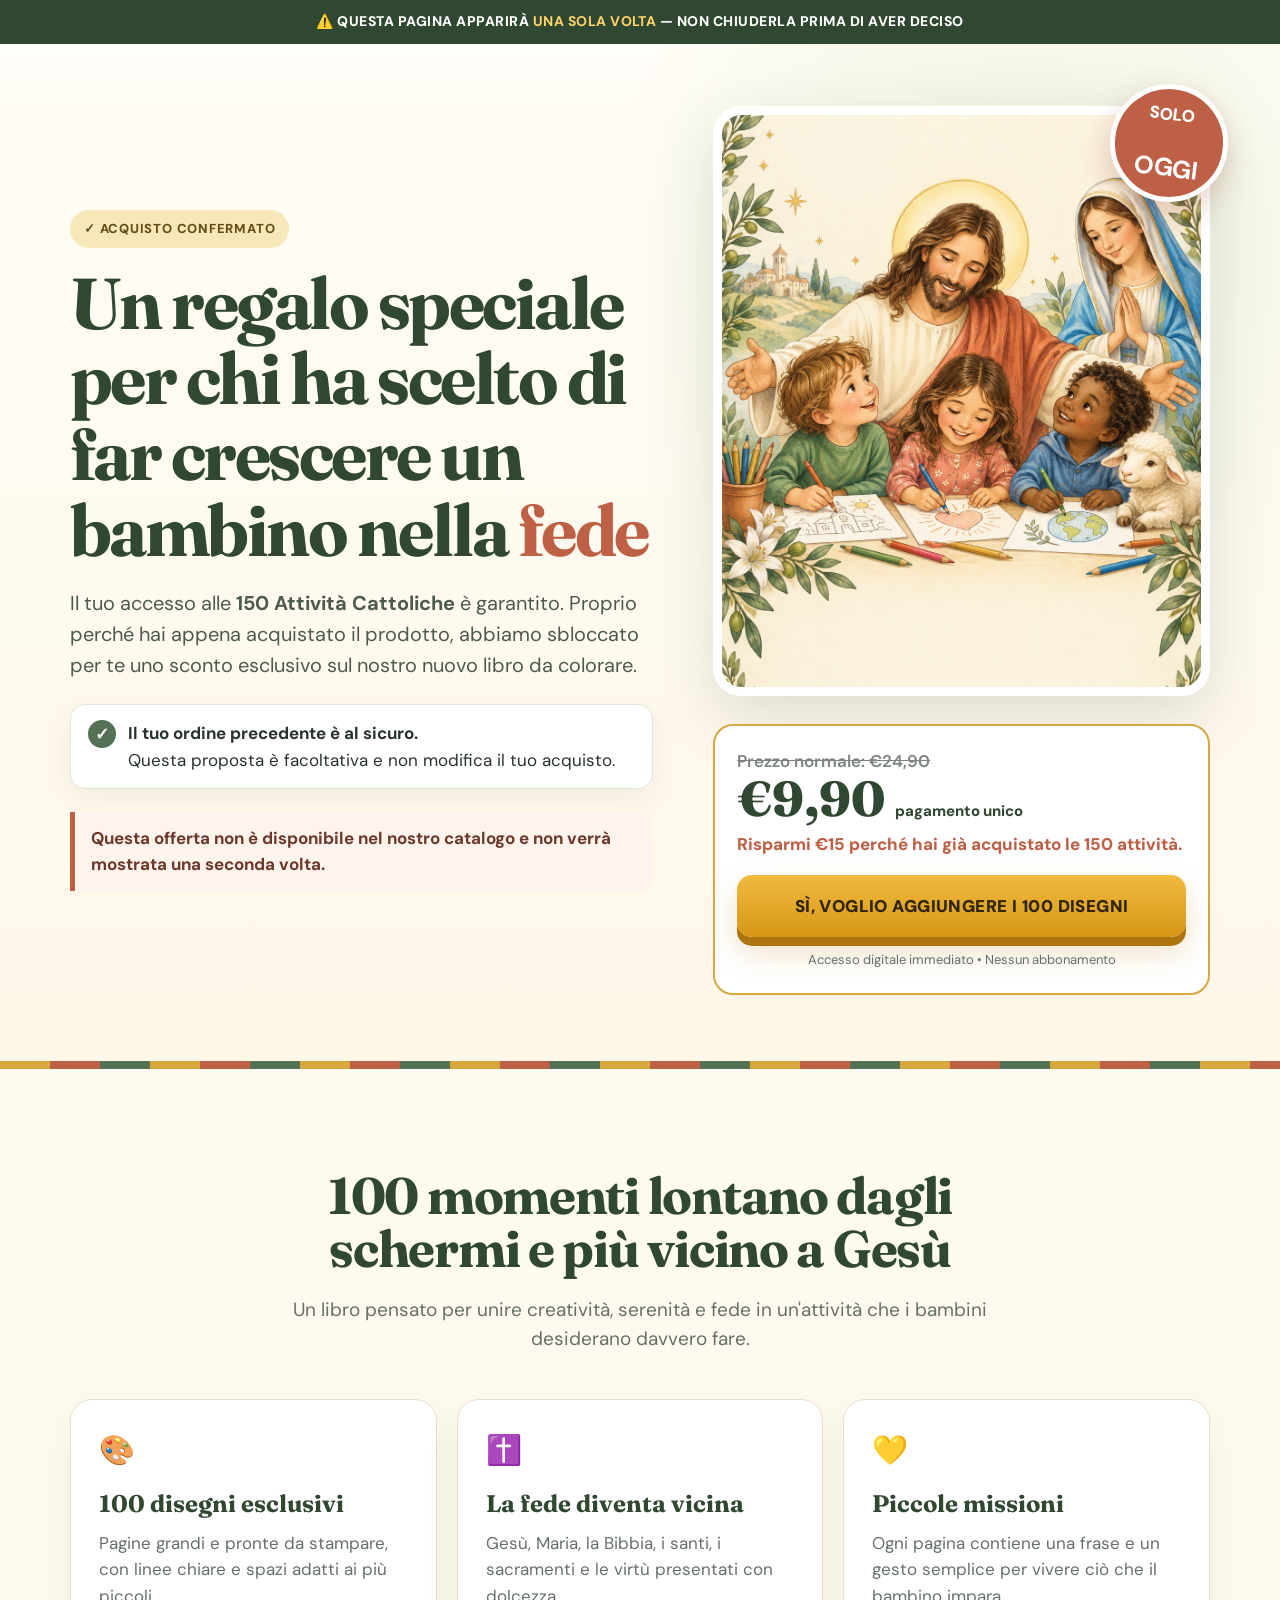
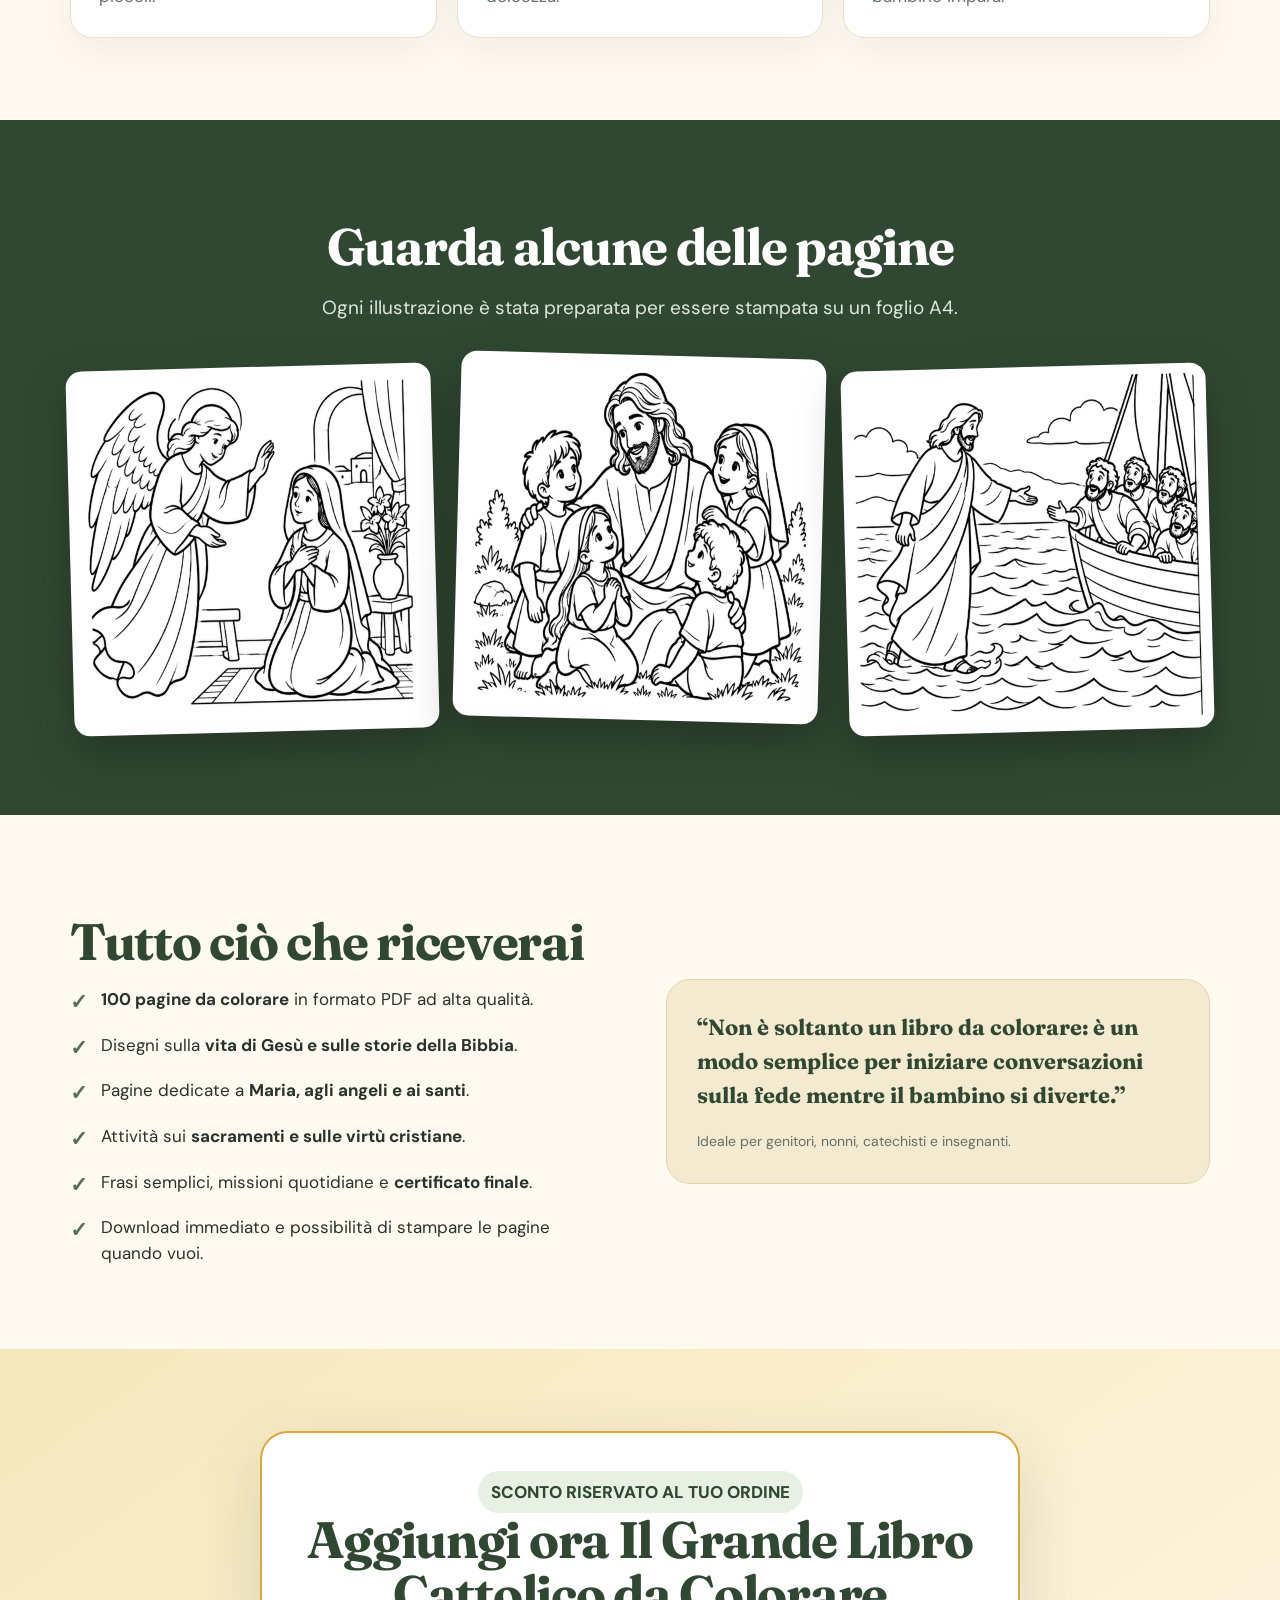
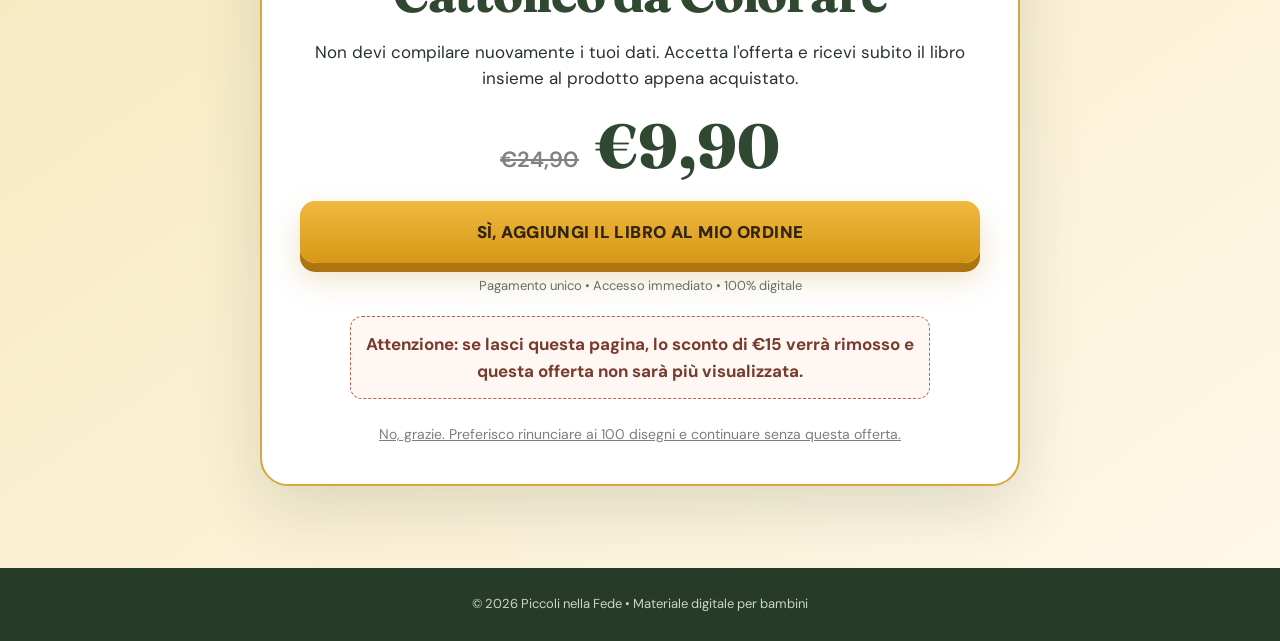
==== upsell-livro-colorir/index.html @ 040806c0 "Aggiungi pagina di upsell "Il Grande Libro Cattolico da Colorare" Co-Authored-By: Claude Sonnet 5 <n" ====
<!doctype html>
<html lang="it">
<head>
  <meta charset="utf-8">
  <meta name="viewport" content="width=device-width,initial-scale=1">
  <title>Offerta riservata | Il Grande Libro Cattolico da Colorare</title>
  <meta name="description" content="Un'offerta unica riservata a chi ha appena acquistato 150 Attività Cattoliche per Bambini.">
  <link rel="preconnect" href="https://fonts.googleapis.com">
  <link rel="preconnect" href="https://fonts.gstatic.com" crossorigin>
  <link href="https://fonts.googleapis.com/css2?family=DM+Sans:wght@400;500;600;700;800&family=Fraunces:opsz,wght@9..144,700;9..144,800&display=swap" rel="stylesheet">
  <link rel="icon" type="image/svg+xml" href="data:image/svg+xml,%3Csvg xmlns='http://www.w3.org/2000/svg' viewBox='0 0 64 64'%3E%3Crect width='64' height='64' rx='15' fill='%23577155'/%3E%3Cpath d='M29 12h6v13h12v6H35v21h-6V31H17v-6h12z' fill='%23fff8e9'/%3E%3C/svg%3E">
  <style>
    :root{--cream:#fffaf0;--paper:#fffef9;--green:#557155;--green-dark:#304831;--gold:#d7a83e;--terra:#bd6045;--ink:#28332b;--muted:#667068;--line:#e9dfca;--shadow:0 22px 65px rgba(48,72,49,.16)}
    *{box-sizing:border-box}html{scroll-behavior:smooth}body{margin:0;font-family:'DM Sans',sans-serif;color:var(--ink);background:var(--cream);font-size:17px;line-height:1.55;overflow-x:hidden}
    .notice{background:var(--green-dark);color:#fff;text-align:center;padding:11px 18px;font-weight:800;font-size:14px;letter-spacing:.035em}.notice strong{color:#ffd56c}
    .wrap{width:min(1140px,calc(100% - 40px));margin:auto}.hero{position:relative;padding:62px 0 74px;background:radial-gradient(circle at 80% 20%,#edf4df 0,transparent 32%),linear-gradient(180deg,#fffdf7,#fff7e8)}
    .hero:after{content:"";position:absolute;inset:auto 0 0;height:8px;background:repeating-linear-gradient(90deg,var(--gold) 0 50px,var(--terra) 50px 100px,var(--green) 100px 150px)}
    .hero-grid{display:grid;grid-template-columns:1.08fr .92fr;align-items:center;gap:60px}.eyebrow{display:inline-flex;gap:9px;align-items:center;padding:9px 14px;border-radius:999px;background:#f7e8b9;color:#654c16;font-size:13px;font-weight:800;letter-spacing:.06em;text-transform:uppercase}
    h1,h2{font-family:'Fraunces',serif;line-height:1.05;margin:18px 0;color:var(--green-dark)}h1{font-size:clamp(42px,5.7vw,72px);letter-spacing:-.035em}h1 em{color:var(--terra);font-style:normal}h2{font-size:clamp(34px,4vw,52px);letter-spacing:-.025em}.lead{font-size:20px;max-width:650px;color:#4d5a50}.confirm{display:flex;gap:12px;align-items:flex-start;margin:23px 0;padding:15px 17px;background:#fff;border:1px solid #dfe8d7;border-radius:15px;box-shadow:0 8px 30px rgba(48,72,49,.08)}.check{display:grid;place-items:center;flex:0 0 28px;height:28px;border-radius:50%;background:var(--green);color:#fff;font-weight:900}
    .warning{margin-top:22px;border-left:5px solid var(--terra);padding:13px 16px;background:#fff3ee;border-radius:0 12px 12px 0;font-weight:700;color:#6b392b}.product{position:relative}.cover{width:100%;max-height:590px;object-fit:cover;border-radius:28px;box-shadow:var(--shadow);border:9px solid #fff;display:block}.sticker{position:absolute;right:-18px;top:-22px;width:118px;height:118px;border-radius:50%;background:var(--terra);color:#fff;display:grid;place-items:center;text-align:center;font-weight:900;line-height:1.08;transform:rotate(7deg);box-shadow:0 12px 30px rgba(150,64,44,.25);border:5px solid #fff}.sticker b{font-size:25px}
    .price-box{margin:28px 0 0;padding:22px;border:2px solid var(--gold);border-radius:20px;background:#fff}.old{color:#7d847e;text-decoration:line-through;font-weight:600}.price{font-family:'Fraunces',serif;color:var(--green-dark);font-size:49px;font-weight:800;line-height:1}.price small{font-family:'DM Sans';font-size:15px}.reason{font-weight:800;color:var(--terra);margin-top:8px}.cta{display:flex;justify-content:center;align-items:center;width:100%;min-height:62px;margin-top:18px;padding:16px 24px;border:0;border-radius:15px;background:linear-gradient(180deg,#f0b93f,#d79716);color:#30250e;text-decoration:none;text-align:center;text-transform:uppercase;font-weight:900;letter-spacing:.025em;box-shadow:0 9px 0 #ad7510,0 15px 30px rgba(193,132,25,.25);transition:.2s}.cta:hover{transform:translateY(-2px);box-shadow:0 11px 0 #ad7510,0 18px 36px rgba(193,132,25,.3)}.micro{text-align:center;font-size:13px;color:var(--muted);margin-top:13px}
    section{padding:82px 0}.center{text-align:center;max-width:790px;margin:0 auto 45px}.center p{font-size:19px;color:var(--muted)}.benefits{display:grid;grid-template-columns:repeat(3,1fr);gap:20px}.card{background:#fff;border:1px solid var(--line);border-radius:22px;padding:28px;box-shadow:0 12px 35px rgba(75,80,60,.07)}.icon{font-size:29px}.card h3{font-family:'Fraunces';color:var(--green-dark);font-size:24px;margin:12px 0 8px}.card p{margin:0;color:var(--muted)}
    .preview{background:var(--green-dark);color:#fff}.preview h2{color:#fff}.preview .center p{color:#dfe8df}.pages{display:grid;grid-template-columns:repeat(3,1fr);gap:22px}.page{background:#fff;padding:10px;border-radius:16px;transform:rotate(-1.5deg);box-shadow:0 18px 45px rgba(0,0,0,.25)}.page:nth-child(2){transform:translateY(-12px) rotate(1.5deg)}.page img{display:block;width:100%;aspect-ratio:1/1;object-fit:cover;border-radius:8px}
    .inside{display:grid;grid-template-columns:1fr 1fr;gap:52px;align-items:center}.list{display:grid;gap:13px}.item{display:flex;gap:13px;align-items:flex-start}.tick{color:var(--green);font-size:21px;font-weight:900}.quote{padding:30px;border-radius:24px;background:#f4ead0;border:1px solid #e4d4af}.quote p{font-size:22px;font-family:'Fraunces';font-weight:700;color:var(--green-dark);margin:0 0 15px}.quote span{font-size:14px;color:var(--muted)}
    .final{background:linear-gradient(145deg,#f6e8bd,#fff8e8);text-align:center}.offer{max-width:760px;margin:auto;background:#fff;border:2px solid var(--gold);border-radius:28px;padding:38px;box-shadow:var(--shadow)}.offer h2{margin-top:0}.save{display:inline-block;background:#e6f1e4;color:var(--green-dark);padding:8px 13px;border-radius:999px;font-weight:800}.price-row{display:flex;justify-content:center;align-items:end;gap:15px;margin:24px 0}.price-row .old{font-size:22px}.price-row .price{font-size:62px}.once{margin:20px auto 0;max-width:580px;padding:14px;border:1px dashed var(--terra);border-radius:12px;color:#773c2d;background:#fff7f3;font-weight:700}.decline{display:inline-block;margin-top:25px;color:#7b807c;font-size:14px}.footer{padding:26px;text-align:center;background:#273b29;color:#cad5cb;font-size:13px}
    .mobile-bar{display:none}
    @media(max-width:820px){body{font-size:16px}.wrap{width:min(100% - 26px,620px)}.notice{font-size:12px;padding:9px 10px}.hero{padding:38px 0 58px}.hero-grid,.inside{grid-template-columns:1fr;gap:34px}.hero-copy{text-align:center}.lead{font-size:18px}.confirm,.warning{text-align:left}.product{max-width:480px;margin:auto}.sticker{right:-4px}.cover{max-height:510px}.benefits{grid-template-columns:1fr}.pages{gap:8px}.page{padding:5px;border-radius:10px}.page:nth-child(2){transform:translateY(-6px) rotate(1deg)}section{padding:60px 0}.offer{padding:28px 18px}.price-row .price{font-size:52px}.mobile-bar{display:block;position:fixed;z-index:20;bottom:0;left:0;right:0;padding:10px 12px 14px;background:rgba(255,255,255,.96);box-shadow:0 -6px 24px rgba(0,0,0,.12);backdrop-filter:blur(8px)}.mobile-bar .cta{min-height:50px;margin:0;font-size:13px;box-shadow:0 5px 0 #ad7510}.footer{padding-bottom:90px}}
  </style>
</head>
<body>
  <div class="notice">⚠️ QUESTA PAGINA APPARIRÀ <strong>UNA SOLA VOLTA</strong> — NON CHIUDERLA PRIMA DI AVER DECISO</div>
  <main>
    <header class="hero">
      <div class="wrap hero-grid">
        <div class="hero-copy">
          <span class="eyebrow">✓ Acquisto confermato</span>
          <h1>Un regalo speciale per chi ha scelto di far crescere un bambino nella <em>fede</em></h1>
          <p class="lead">Il tuo accesso alle <strong>150 Attività Cattoliche</strong> è garantito. Proprio perché hai appena acquistato il prodotto, abbiamo sbloccato per te uno sconto esclusivo sul nostro nuovo libro da colorare.</p>
          <div class="confirm"><span class="check">✓</span><div><strong>Il tuo ordine precedente è al sicuro.</strong><br>Questa proposta è facoltativa e non modifica il tuo acquisto.</div></div>
          <div class="warning">Questa offerta non è disponibile nel nostro catalogo e non verrà mostrata una seconda volta.</div>
        </div>
        <div class="product">
          <img class="cover" src="assets/book-cover.png" alt="Copertina del Grande Libro Cattolico da Colorare">
          <div class="sticker">SOLO<br><b>OGGI</b></div>
          <div class="price-box">
            <div class="old">Prezzo normale: €24,90</div>
            <div class="price">€9,90 <small>pagamento unico</small></div>
            <div class="reason">Risparmi €15 perché hai già acquistato le 150 attività.</div>
            <a class="cta accept" href="#">Sì, voglio aggiungere i 100 disegni</a>
            <div class="micro">Accesso digitale immediato • Nessun abbonamento</div>
          </div>
        </div>
      </div>
    </header>

    <section>
      <div class="wrap">
        <div class="center"><h2>100 momenti lontano dagli schermi e più vicino a Gesù</h2><p>Un libro pensato per unire creatività, serenità e fede in un'attività che i bambini desiderano davvero fare.</p></div>
        <div class="benefits">
          <article class="card"><div class="icon">🎨</div><h3>100 disegni esclusivi</h3><p>Pagine grandi e pronte da stampare, con linee chiare e spazi adatti ai più piccoli.</p></article>
          <article class="card"><div class="icon">✝️</div><h3>La fede diventa vicina</h3><p>Gesù, Maria, la Bibbia, i santi, i sacramenti e le virtù presentati con dolcezza.</p></article>
          <article class="card"><div class="icon">💛</div><h3>Piccole missioni</h3><p>Ogni pagina contiene una frase e un gesto semplice per vivere ciò che il bambino impara.</p></article>
        </div>
      </div>
    </section>

    <section class="preview">
      <div class="wrap">
        <div class="center"><h2>Guarda alcune delle pagine</h2><p>Ogni illustrazione è stata preparata per essere stampata su un foglio A4.</p></div>
        <div class="pages"><div class="page"><img src="assets/sample-1.jpg" alt="Disegno cattolico da colorare"></div><div class="page"><img src="assets/sample-2.jpg" alt="Disegno di Gesù da colorare"></div><div class="page"><img src="assets/sample-3.jpg" alt="Scena biblica da colorare"></div></div>
      </div>
    </section>

    <section>
      <div class="wrap inside">
        <div><h2>Tutto ciò che riceverai</h2><div class="list">
          <div class="item"><span class="tick">✓</span><div><strong>100 pagine da colorare</strong> in formato PDF ad alta qualità.</div></div>
          <div class="item"><span class="tick">✓</span><div>Disegni sulla <strong>vita di Gesù e sulle storie della Bibbia</strong>.</div></div>
          <div class="item"><span class="tick">✓</span><div>Pagine dedicate a <strong>Maria, agli angeli e ai santi</strong>.</div></div>
          <div class="item"><span class="tick">✓</span><div>Attività sui <strong>sacramenti e sulle virtù cristiane</strong>.</div></div>
          <div class="item"><span class="tick">✓</span><div>Frasi semplici, missioni quotidiane e <strong>certificato finale</strong>.</div></div>
          <div class="item"><span class="tick">✓</span><div>Download immediato e possibilità di stampare le pagine quando vuoi.</div></div>
        </div></div>
        <aside class="quote"><p>“Non è soltanto un libro da colorare: è un modo semplice per iniziare conversazioni sulla fede mentre il bambino si diverte.”</p><span>Ideale per genitori, nonni, catechisti e insegnanti.</span></aside>
      </div>
    </section>

    <section class="final" id="offerta">
      <div class="wrap"><div class="offer">
        <span class="save">SCONTO RISERVATO AL TUO ORDINE</span>
        <h2>Aggiungi ora Il Grande Libro Cattolico da Colorare</h2>
        <p>Non devi compilare nuovamente i tuoi dati. Accetta l'offerta e ricevi subito il libro insieme al prodotto appena acquistato.</p>
        <div class="price-row"><span class="old">€24,90</span><span class="price">€9,90</span></div>
        <a class="cta accept" href="#">Sì, aggiungi il libro al mio ordine</a>
        <div class="micro">Pagamento unico • Accesso immediato • 100% digitale</div>
        <div class="once">Attenzione: se lasci questa pagina, lo sconto di €15 verrà rimosso e questa offerta non sarà più visualizzata.</div>
        <a class="decline" href="#">No, grazie. Preferisco rinunciare ai 100 disegni e continuare senza questa offerta.</a>
      </div></div>
    </section>
  </main>
  <footer class="footer">© 2026 Piccoli nella Fede • Materiale digitale per bambini</footer>
  <div class="mobile-bar"><a class="cta accept" href="#">Aggiungi ora per €9,90</a></div>
  <script>
    const ACCEPT_URL = '#INSERISCI_LINK_ACCETTA';
    const DECLINE_URL = '#INSERISCI_LINK_RIFIUTA';
    document.querySelectorAll('.accept').forEach(a=>a.href=ACCEPT_URL);
    document.querySelectorAll('.decline').forEach(a=>a.href=DECLINE_URL);
  </script>
</body>
</html>
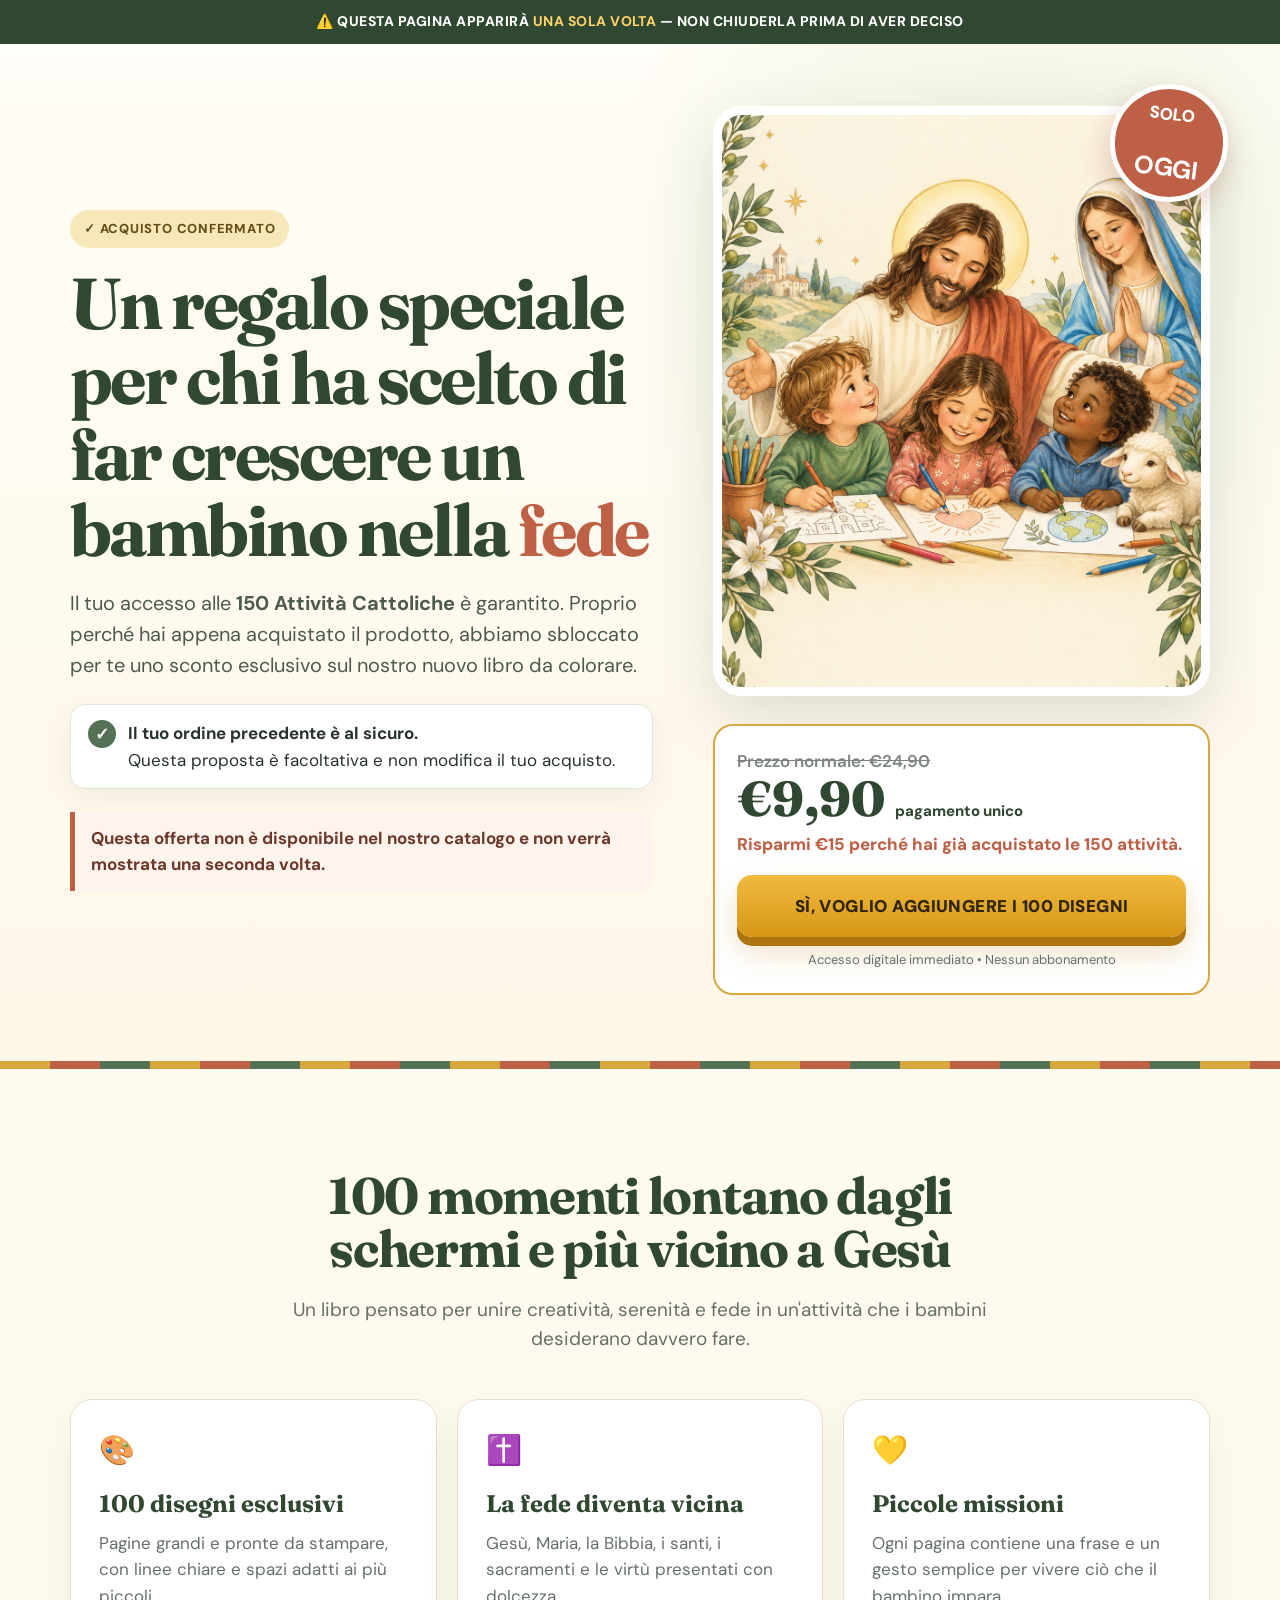
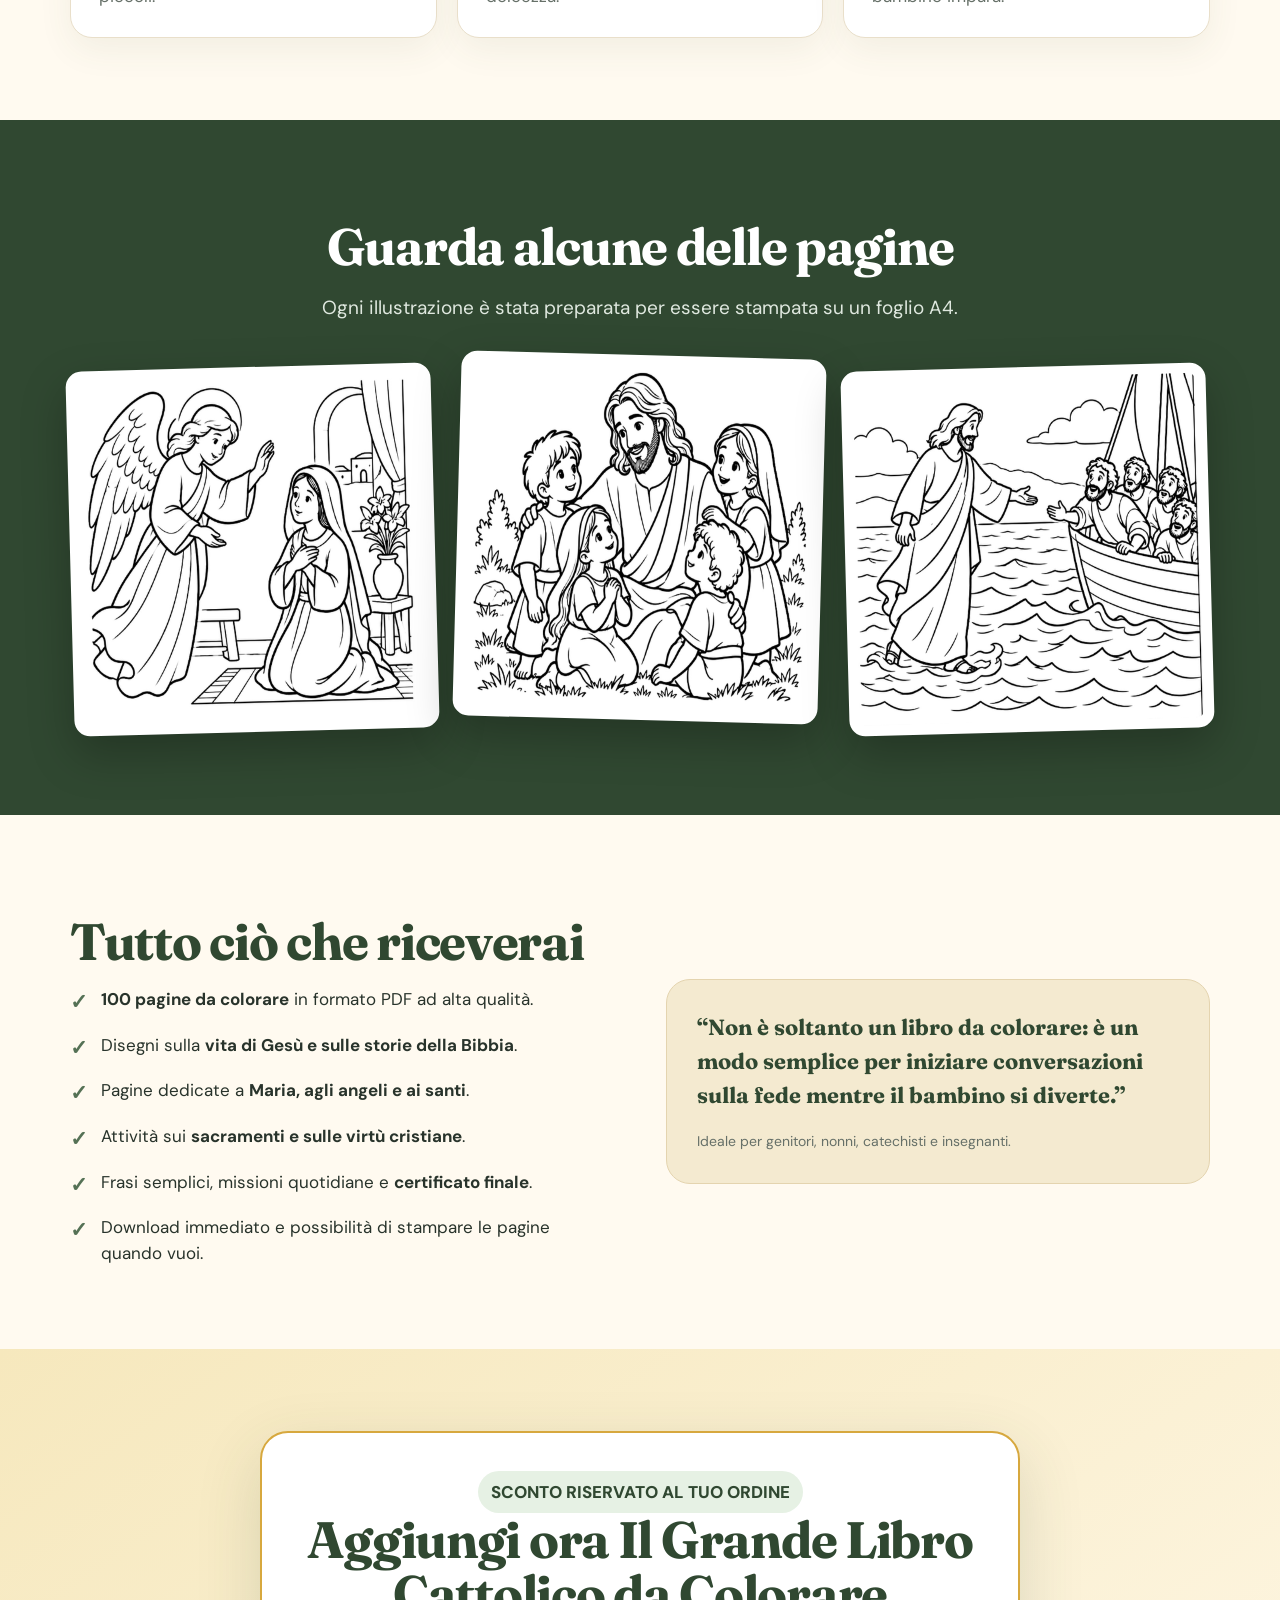
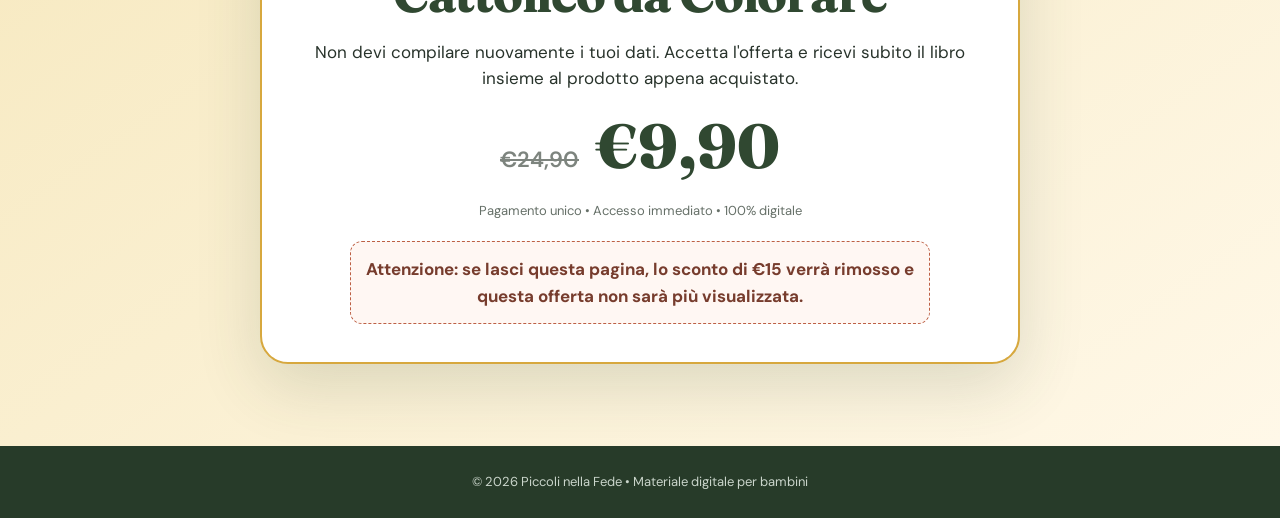
==== commit ed14f5c5: "Aggiorna upsell con il widget di checkout embedded di Hotmart Co-Authored-By: Claude Sonnet 5 <norep" ====
--- a/upsell-livro-colorir/index.html
+++ b/upsell-livro-colorir/index.html
@@ -46,7 +46,7 @@
             <div class="old">Prezzo normale: €24,90</div>
             <div class="price">€9,90 <small>pagamento unico</small></div>
             <div class="reason">Risparmi €15 perché hai già acquistato le 150 attività.</div>
-            <a class="cta accept" href="#">Sì, voglio aggiungere i 100 disegni</a>
+            <a class="cta" href="#offerta">Sì, voglio aggiungere i 100 disegni</a>
             <div class="micro">Accesso digitale immediato • Nessun abbonamento</div>
           </div>
         </div>
@@ -91,20 +91,17 @@
         <h2>Aggiungi ora Il Grande Libro Cattolico da Colorare</h2>
         <p>Non devi compilare nuovamente i tuoi dati. Accetta l'offerta e ricevi subito il libro insieme al prodotto appena acquistato.</p>
         <div class="price-row"><span class="old">€24,90</span><span class="price">€9,90</span></div>
-        <a class="cta accept" href="#">Sì, aggiungi il libro al mio ordine</a>
+        <div id="hotmart-sales-funnel"></div>
         <div class="micro">Pagamento unico • Accesso immediato • 100% digitale</div>
         <div class="once">Attenzione: se lasci questa pagina, lo sconto di €15 verrà rimosso e questa offerta non sarà più visualizzata.</div>
-        <a class="decline" href="#">No, grazie. Preferisco rinunciare ai 100 disegni e continuare senza questa offerta.</a>
       </div></div>
     </section>
   </main>
   <footer class="footer">© 2026 Piccoli nella Fede • Materiale digitale per bambini</footer>
-  <div class="mobile-bar"><a class="cta accept" href="#">Aggiungi ora per €9,90</a></div>
+  <div class="mobile-bar"><a class="cta" href="#offerta">Aggiungi ora per €9,90</a></div>
+  <script src="https://checkout.hotmart.com/lib/hotmart-checkout-elements.js"></script>
   <script>
-    const ACCEPT_URL = '#INSERISCI_LINK_ACCETTA';
-    const DECLINE_URL = '#INSERISCI_LINK_RIFIUTA';
-    document.querySelectorAll('.accept').forEach(a=>a.href=ACCEPT_URL);
-    document.querySelectorAll('.decline').forEach(a=>a.href=DECLINE_URL);
+    checkoutElements.init('salesFunnel').mount('#hotmart-sales-funnel');
   </script>
 </body>
 </html>
